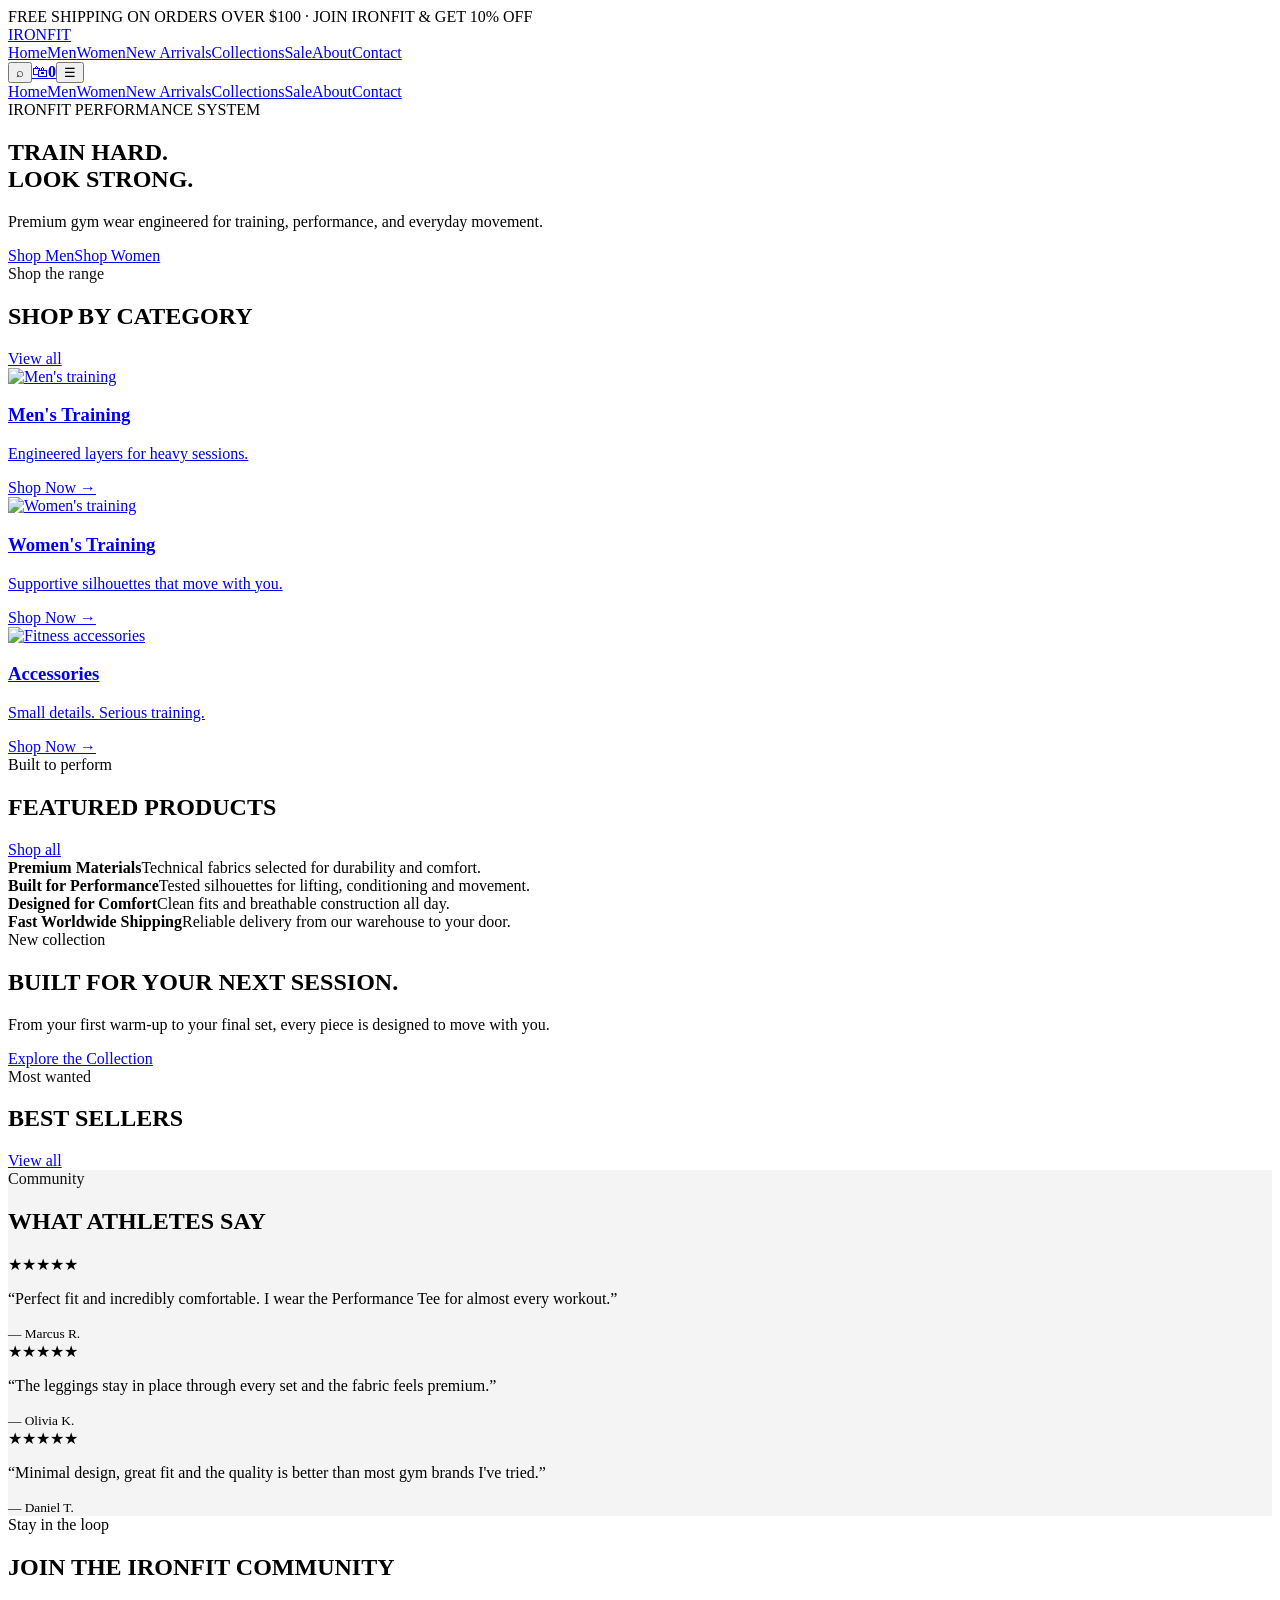
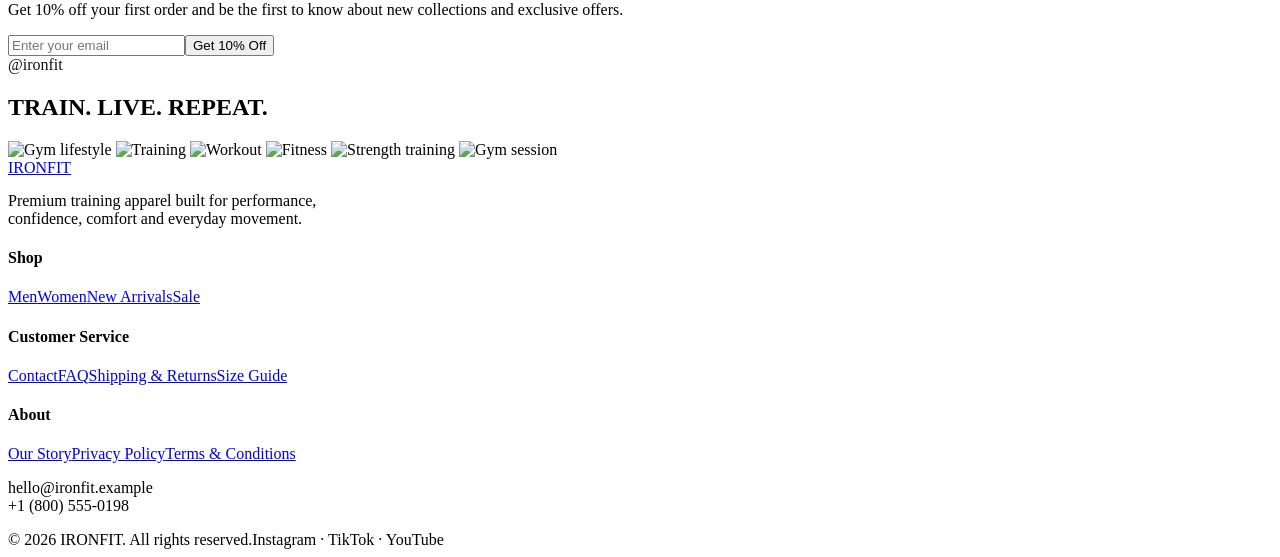
==== index.html @ 30817c37 "Add files via upload" ====
<!doctype html><html lang="en"><head><meta charset="utf-8"><meta name="viewport" content="width=device-width,initial-scale=1">
<title>Home | IRONFIT</title><meta name="description" content="IRONFIT premium gym and activewear.">
<link rel="stylesheet" href="assets/css/styles.css"></head><body class="">
<div class="announcement">FREE SHIPPING ON ORDERS OVER $100 · JOIN IRONFIT & GET 10% OFF</div>
<header class="header"><div class="container nav">
<a class="logo" href="index.html">IRON<span>FIT</span></a>
<nav class="nav-links"><a class="active" href="index.html">Home</a><a class="" href="men.html">Men</a><a class="" href="women.html">Women</a><a class="" href="new-arrivals.html">New Arrivals</a><a class="" href="shop.html">Collections</a><a class="" href="sale.html">Sale</a><a class="" href="about.html">About</a><a class="" href="contact.html">Contact</a></nav>
<div class="nav-actions"><button class="icon-btn" aria-label="Search" onclick="location.href='shop.html'">⌕</button><a class="icon-btn cart-count" aria-label="Cart" href="cart.html">🛍<b>0</b></a><button class="icon-btn menu-btn" aria-label="Open menu">☰</button></div>
</div><nav class="mobile-nav container"><a href="index.html">Home</a><a href="men.html">Men</a><a href="women.html">Women</a><a href="new-arrivals.html">New Arrivals</a><a href="shop.html">Collections</a><a href="sale.html">Sale</a><a href="about.html">About</a><a href="contact.html">Contact</a></nav></header>
<main>
<section class="hero"><div class="container hero-content"><div class="eyebrow">IRONFIT PERFORMANCE SYSTEM</div><h1>TRAIN HARD.<br>LOOK STRONG.</h1><p>Premium gym wear engineered for training, performance, and everyday movement.</p><div class="btns"><a class="btn btn-primary" href="men.html">Shop Men</a><a class="btn btn-outline" href="women.html">Shop Women</a></div></div></section>

<section class="section"><div class="container"><div class="section-head"><div><div class="eyebrow" style="color:#111">Shop the range</div><h2>SHOP BY CATEGORY</h2></div><a class="text-link" href="shop.html">View all</a></div>
<div class="categories">
<a class="category" href="men.html"><img src="https://images.unsplash.com/photo-1583454110551-21f2fa2afe61?auto=format&fit=crop&w=1200&q=85" alt="Men's training"><div class="category-content"><h3>Men's Training</h3><p>Engineered layers for heavy sessions.</p><span class="text-link">Shop Now →</span></div></a>
<a class="category" href="women.html"><img src="https://images.unsplash.com/photo-1518611012118-696072aa579a?auto=format&fit=crop&w=1200&q=85" alt="Women's training"><div class="category-content"><h3>Women's Training</h3><p>Supportive silhouettes that move with you.</p><span class="text-link">Shop Now →</span></div></a>
<a class="category" href="shop.html"><img src="https://images.unsplash.com/photo-1517838277536-f5f99be50115?auto=format&fit=crop&w=1200&q=85" alt="Fitness accessories"><div class="category-content"><h3>Accessories</h3><p>Small details. Serious training.</p><span class="text-link">Shop Now →</span></div></a>
</div></div></section>

<section class="section dark"><div class="container"><div class="section-head"><div><div class="eyebrow">Built to perform</div><h2>FEATURED PRODUCTS</h2></div><a class="text-link" href="shop.html">Shop all</a></div><div class="grid" data-products="featured" data-limit="8"></div></div></section>

<section class="section dark" style="padding-top:0"><div class="container"><div class="promise">
<div class="promise-item"><strong>Premium Materials</strong><span>Technical fabrics selected for durability and comfort.</span></div>
<div class="promise-item"><strong>Built for Performance</strong><span>Tested silhouettes for lifting, conditioning and movement.</span></div>
<div class="promise-item"><strong>Designed for Comfort</strong><span>Clean fits and breathable construction all day.</span></div>
<div class="promise-item"><strong>Fast Worldwide Shipping</strong><span>Reliable delivery from our warehouse to your door.</span></div>
</div></div></section>

<section class="section"><div class="container"><div class="editorial"><div class="editorial-content"><div class="eyebrow">New collection</div><h2>BUILT FOR YOUR NEXT SESSION.</h2><p>From your first warm-up to your final set, every piece is designed to move with you.</p><a class="btn btn-primary" href="new-arrivals.html">Explore the Collection</a></div></div></div></section>

<section class="section"><div class="container"><div class="section-head"><div><div class="eyebrow" style="color:#111">Most wanted</div><h2>BEST SELLERS</h2></div><a class="text-link" href="shop.html">View all</a></div><div class="grid" data-products="bestsellers" data-limit="8"></div></div></section>

<section class="section" style="background:#f4f4f4"><div class="container"><div class="section-head"><div><div class="eyebrow" style="color:#111">Community</div><h2>WHAT ATHLETES SAY</h2></div></div>
<div class="testimonials">
<div class="quote"><div class="stars">★★★★★</div><p>“Perfect fit and incredibly comfortable. I wear the Performance Tee for almost every workout.”</p><small>— Marcus R.</small></div>
<div class="quote"><div class="stars">★★★★★</div><p>“The leggings stay in place through every set and the fabric feels premium.”</p><small>— Olivia K.</small></div>
<div class="quote"><div class="stars">★★★★★</div><p>“Minimal design, great fit and the quality is better than most gym brands I've tried.”</p><small>— Daniel T.</small></div>
</div></div></section>

<section class="newsletter"><div class="container"><div class="newsletter-box"><div><div class="eyebrow">Stay in the loop</div><h2>JOIN THE IRONFIT COMMUNITY</h2><p>Get 10% off your first order and be the first to know about new collections and exclusive offers.</p></div><form class="form-inline" data-newsletter><input type="email" placeholder="Enter your email" required><button class="btn btn-primary">Get 10% Off</button></form></div></div></section>

<section class="section"><div class="container"><div class="section-head"><div><div class="eyebrow" style="color:#111">@ironfit</div><h2>TRAIN. LIVE. REPEAT.</h2></div></div><div class="social-grid">
<img src="https://images.unsplash.com/photo-1534438327276-14e5300c3a48?auto=format&fit=crop&w=600&q=80" alt="Gym lifestyle">
<img src="https://images.unsplash.com/photo-1538805060514-97d9cc17730c?auto=format&fit=crop&w=600&q=80" alt="Training">
<img src="https://images.unsplash.com/photo-1517963879433-6ad2b056d3f3?auto=format&fit=crop&w=600&q=80" alt="Workout">
<img src="https://images.unsplash.com/photo-1583454110551-21f2fa2afe61?auto=format&fit=crop&w=600&q=80" alt="Fitness">
<img src="https://images.unsplash.com/photo-1599058917212-d750089bc07e?auto=format&fit=crop&w=600&q=80" alt="Strength training">
<img src="https://images.unsplash.com/photo-1579758629938-03607ccdbaba?auto=format&fit=crop&w=600&q=80" alt="Gym session">
</div></div></section>
</main><footer class="footer"><div class="container">
<div class="footer-grid">
<div><a class="logo" href="index.html">IRON<span>FIT</span></a><p style="margin-top:15px;max-width:320px">Premium training apparel built for performance, confidence, comfort and everyday movement.</p></div>
<div><h4>Shop</h4><a href="men.html">Men</a><a href="women.html">Women</a><a href="new-arrivals.html">New Arrivals</a><a href="sale.html">Sale</a></div>
<div><h4>Customer Service</h4><a href="contact.html">Contact</a><a href="contact.html#faq">FAQ</a><a href="#">Shipping & Returns</a><a href="#">Size Guide</a></div>
<div><h4>About</h4><a href="about.html">Our Story</a><a href="#">Privacy Policy</a><a href="#">Terms & Conditions</a><p>hello@ironfit.example<br>+1 (800) 555-0198</p></div>
</div>
<div class="footer-bottom"><span>© 2026 IRONFIT. All rights reserved.</span><span>Instagram · TikTok · YouTube</span></div>
</div></footer><div class="toast"></div><script src="assets/js/app.js"></script></body></html>
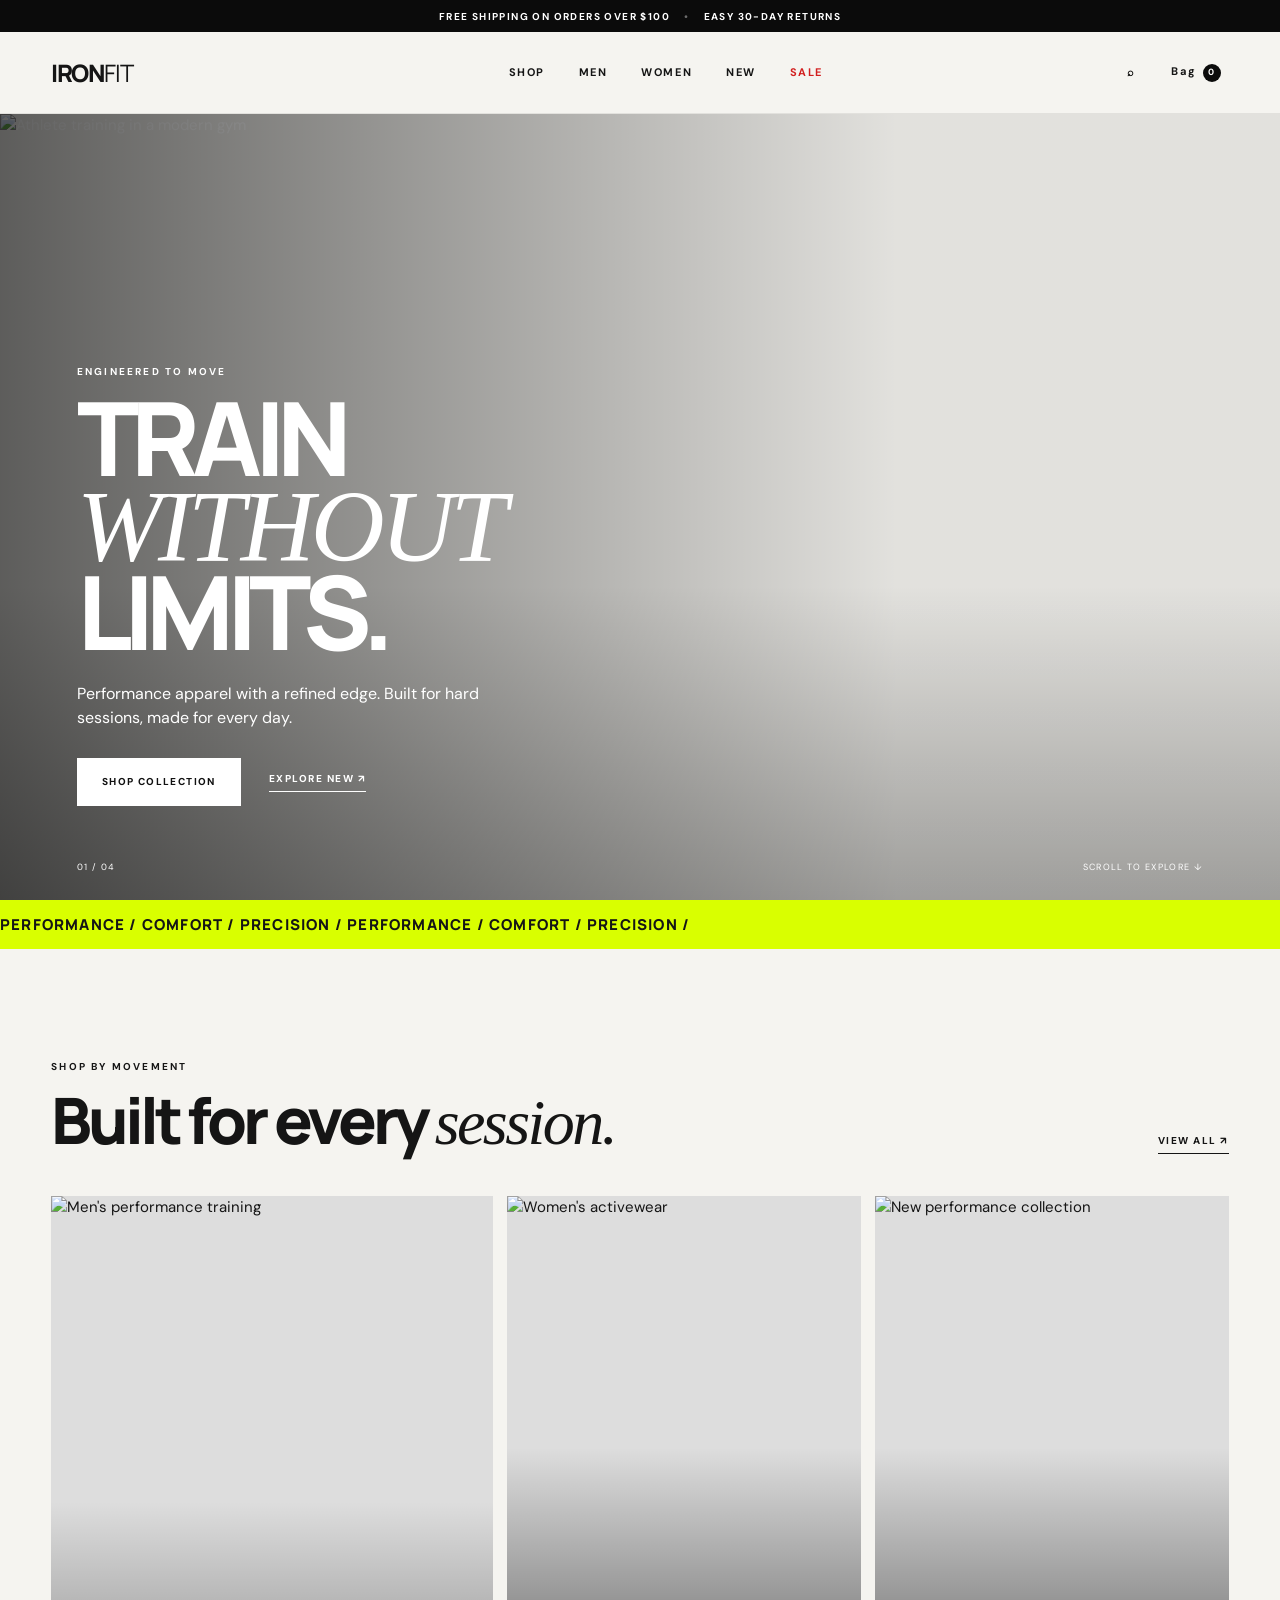
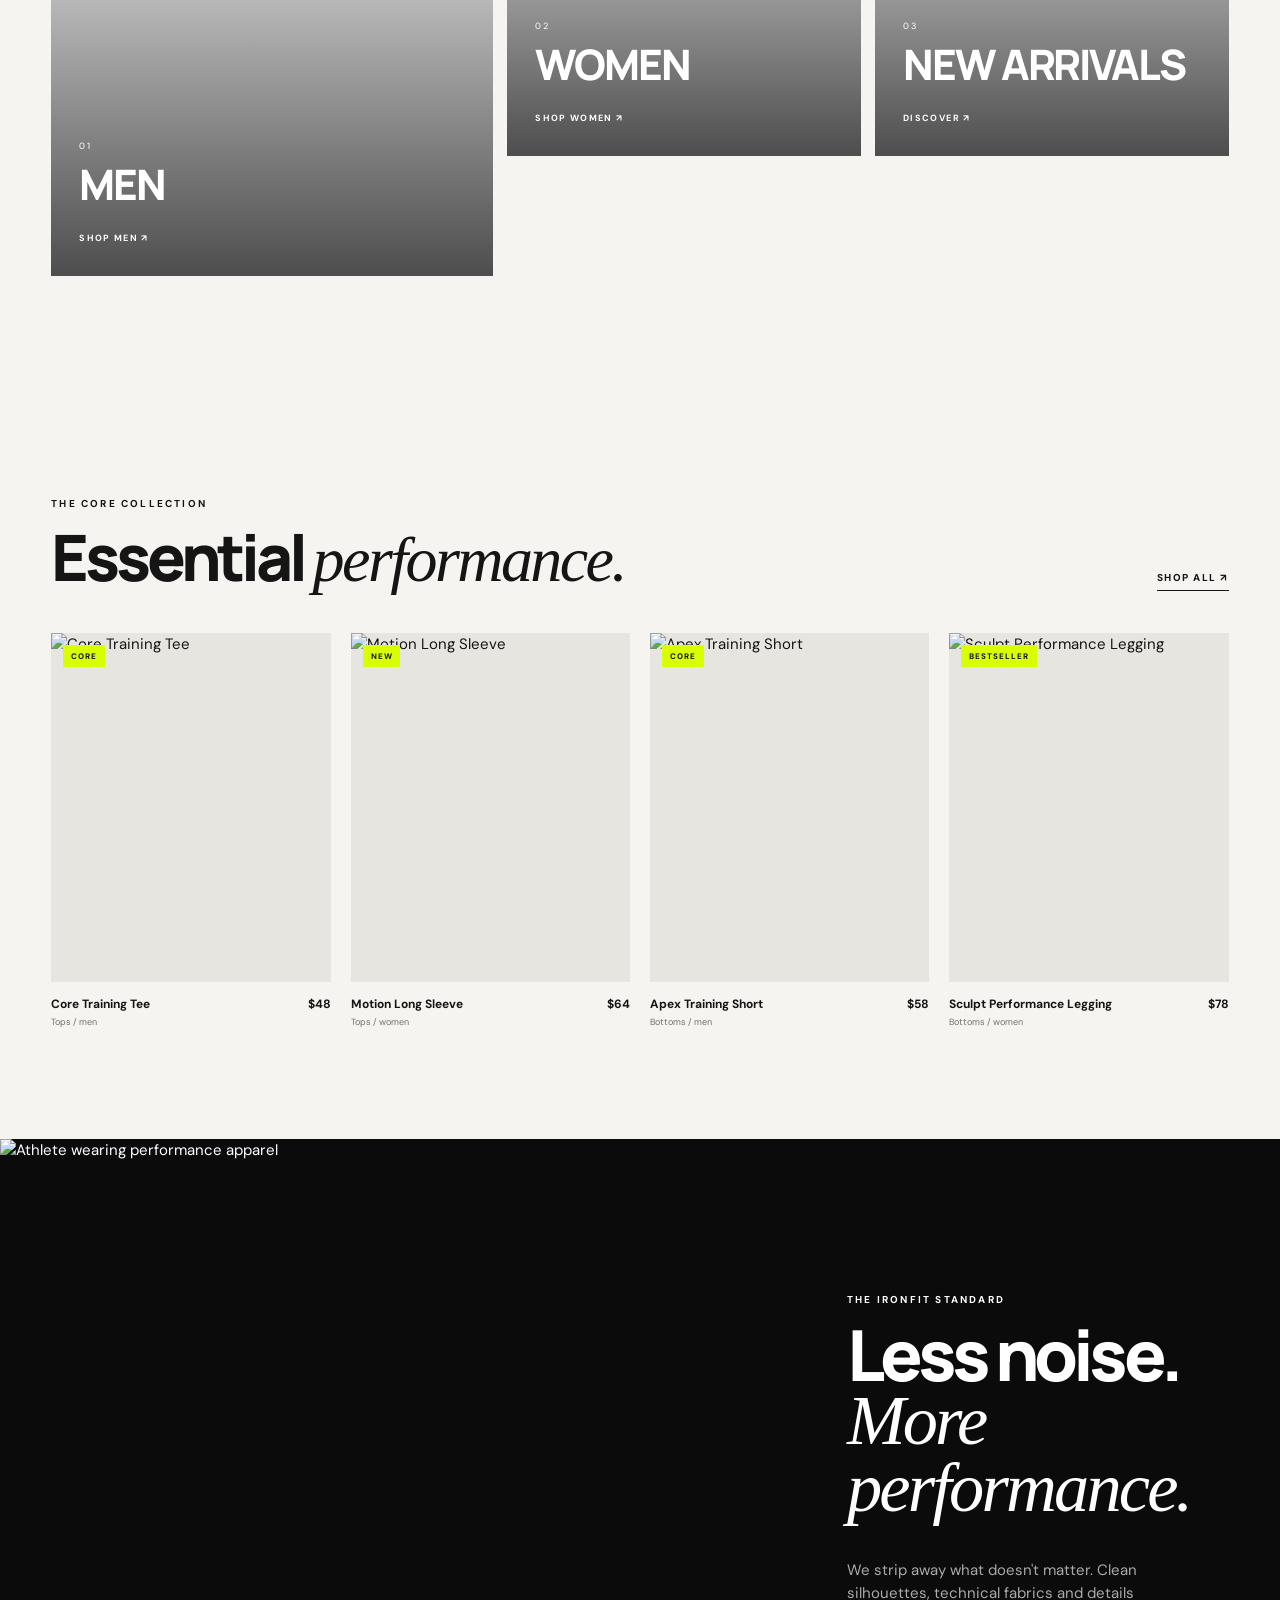
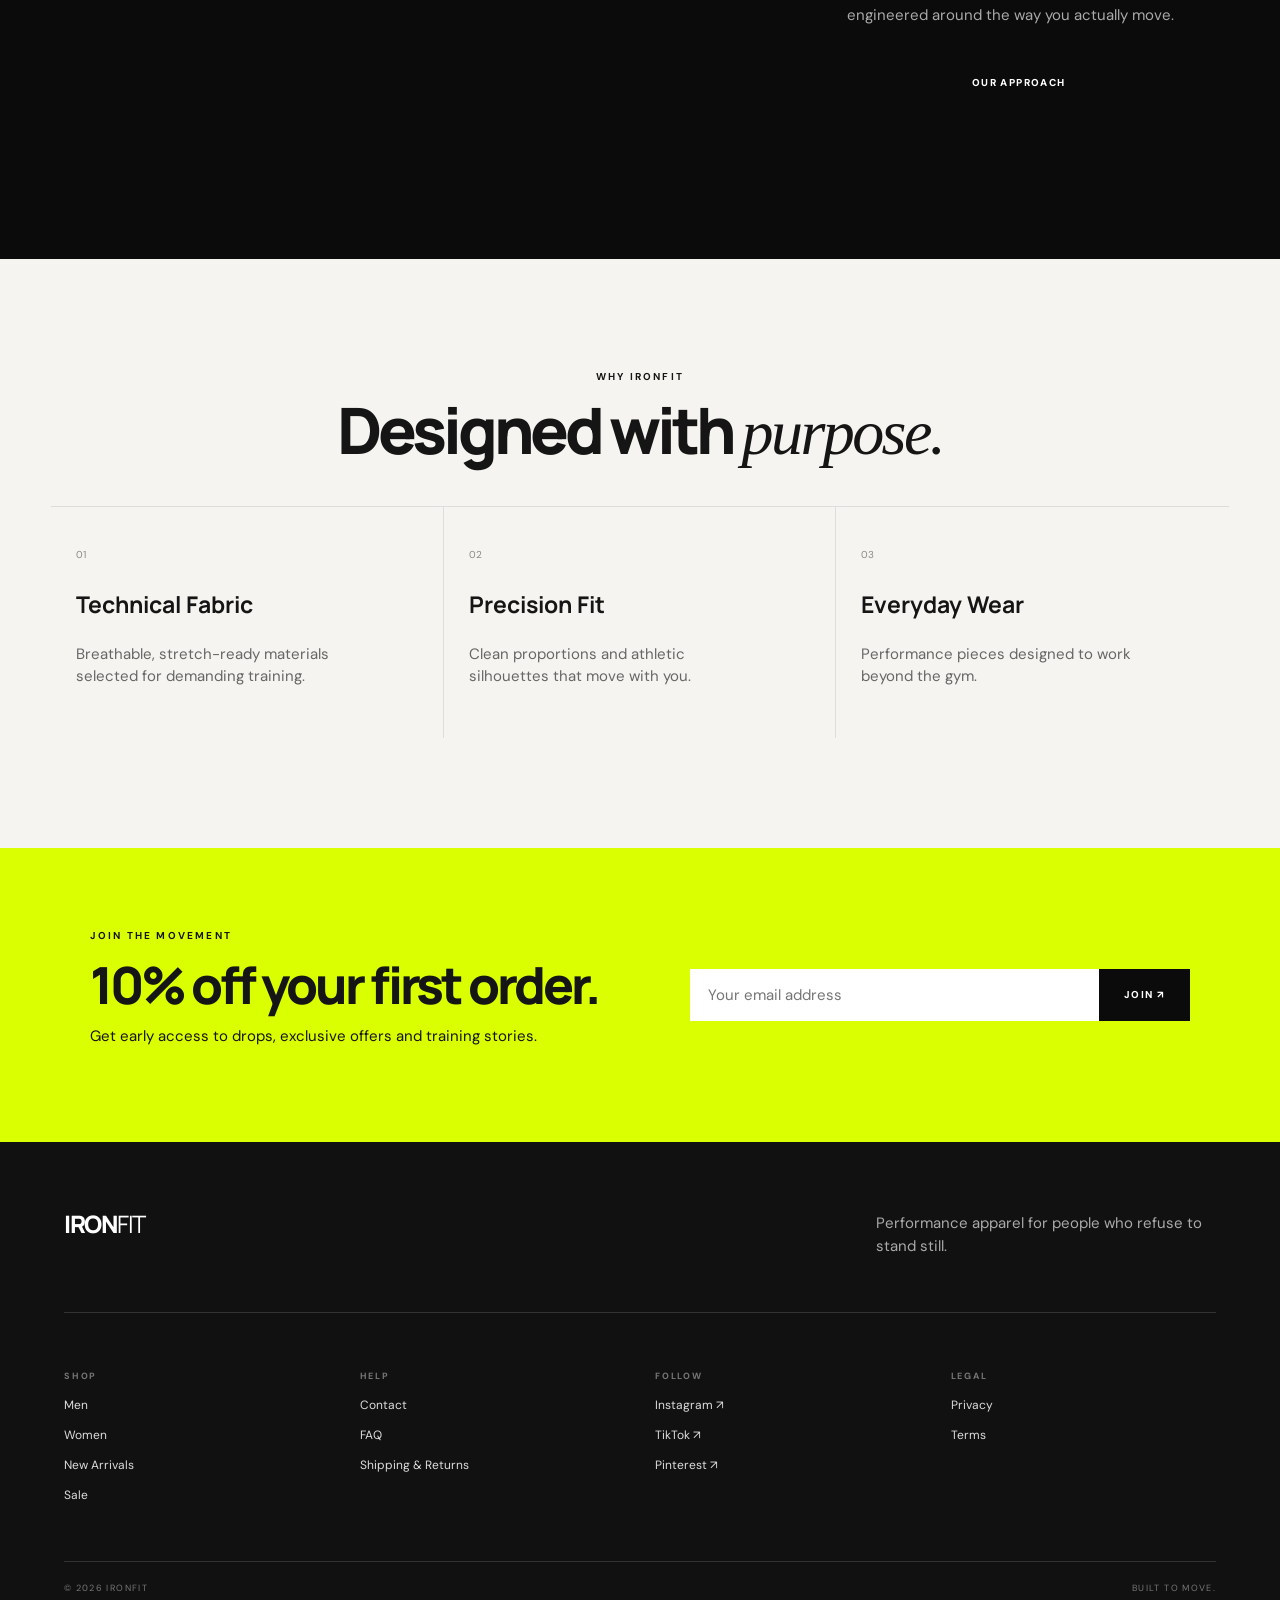
==== commit 214d2855: "Add files via upload" ====
--- a/index.html
+++ b/index.html
@@ -1,58 +1,118 @@
-<!doctype html><html lang="en"><head><meta charset="utf-8"><meta name="viewport" content="width=device-width,initial-scale=1">
-<title>Home | IRONFIT</title><meta name="description" content="IRONFIT premium gym and activewear.">
-<link rel="stylesheet" href="assets/css/styles.css"></head><body class="">
-<div class="announcement">FREE SHIPPING ON ORDERS OVER $100 · JOIN IRONFIT & GET 10% OFF</div>
-<header class="header"><div class="container nav">
-<a class="logo" href="index.html">IRON<span>FIT</span></a>
-<nav class="nav-links"><a class="active" href="index.html">Home</a><a class="" href="men.html">Men</a><a class="" href="women.html">Women</a><a class="" href="new-arrivals.html">New Arrivals</a><a class="" href="shop.html">Collections</a><a class="" href="sale.html">Sale</a><a class="" href="about.html">About</a><a class="" href="contact.html">Contact</a></nav>
-<div class="nav-actions"><button class="icon-btn" aria-label="Search" onclick="location.href='shop.html'">⌕</button><a class="icon-btn cart-count" aria-label="Cart" href="cart.html">🛍<b>0</b></a><button class="icon-btn menu-btn" aria-label="Open menu">☰</button></div>
-</div><nav class="mobile-nav container"><a href="index.html">Home</a><a href="men.html">Men</a><a href="women.html">Women</a><a href="new-arrivals.html">New Arrivals</a><a href="shop.html">Collections</a><a href="sale.html">Sale</a><a href="about.html">About</a><a href="contact.html">Contact</a></nav></header>
-<main>
-<section class="hero"><div class="container hero-content"><div class="eyebrow">IRONFIT PERFORMANCE SYSTEM</div><h1>TRAIN HARD.<br>LOOK STRONG.</h1><p>Premium gym wear engineered for training, performance, and everyday movement.</p><div class="btns"><a class="btn btn-primary" href="men.html">Shop Men</a><a class="btn btn-outline" href="women.html">Shop Women</a></div></div></section>
+<!doctype html>
+<html lang="en">
+<head>
+  <meta charset="utf-8">
+  <meta name="viewport" content="width=device-width, initial-scale=1">
+  <meta name="description" content="IRONFIT — premium performance apparel designed for training, movement and everyday life.">
+  <title>IRONFIT — Premium Performance Apparel</title>
+  <link rel="preconnect" href="https://fonts.googleapis.com">
+  <link rel="preconnect" href="https://fonts.gstatic.com" crossorigin>
+  <link href="https://fonts.googleapis.com/css2?family=DM+Sans:wght@400;500;600;700&family=Manrope:wght@600;700;800&display=swap" rel="stylesheet">
+  <link rel="stylesheet" href="assets/css/styles.css">
+</head>
+<body>
+  <div class="announcement">FREE SHIPPING ON ORDERS OVER $100 <span>•</span> EASY 30-DAY RETURNS</div>
+  <header class="site-header" id="siteHeader">
+    <a class="brand" href="index.html">IRON<span>FIT</span></a>
+    <nav class="desktop-nav" aria-label="Main navigation">
+      <a href="shop.html">SHOP</a>
+      <a href="men.html">MEN</a>
+      <a href="women.html">WOMEN</a>
+      <a href="new-arrivals.html">NEW</a>
+      <a class="sale-link" href="sale.html">SALE</a>
+    </nav>
+    <div class="header-actions">
+      <button class="icon-btn" data-search aria-label="Search">⌕</button>
+      <a class="icon-btn" href="cart.html" aria-label="Cart">Bag <b class="cart-count">0</b></a>
+      <button class="menu-toggle" data-menu-toggle aria-label="Open menu"><span></span><span></span></button>
+    </div>
+  </header>
 
-<section class="section"><div class="container"><div class="section-head"><div><div class="eyebrow" style="color:#111">Shop the range</div><h2>SHOP BY CATEGORY</h2></div><a class="text-link" href="shop.html">View all</a></div>
-<div class="categories">
-<a class="category" href="men.html"><img src="https://images.unsplash.com/photo-1583454110551-21f2fa2afe61?auto=format&fit=crop&w=1200&q=85" alt="Men's training"><div class="category-content"><h3>Men's Training</h3><p>Engineered layers for heavy sessions.</p><span class="text-link">Shop Now →</span></div></a>
-<a class="category" href="women.html"><img src="https://images.unsplash.com/photo-1518611012118-696072aa579a?auto=format&fit=crop&w=1200&q=85" alt="Women's training"><div class="category-content"><h3>Women's Training</h3><p>Supportive silhouettes that move with you.</p><span class="text-link">Shop Now →</span></div></a>
-<a class="category" href="shop.html"><img src="https://images.unsplash.com/photo-1517838277536-f5f99be50115?auto=format&fit=crop&w=1200&q=85" alt="Fitness accessories"><div class="category-content"><h3>Accessories</h3><p>Small details. Serious training.</p><span class="text-link">Shop Now →</span></div></a>
-</div></div></section>
+  <main>
+    <section class="hero">
+      <img src="https://images.unsplash.com/photo-1534438327276-14e5300c3a48?auto=format&fit=crop&w=2200&q=88" alt="Athlete training in a modern gym">
+      <div class="hero-overlay"></div>
+      <div class="hero-content">
+        <p class="eyebrow">ENGINEERED TO MOVE</p>
+        <h1>TRAIN<br><em>WITHOUT</em><br>LIMITS.</h1>
+        <p class="hero-copy">Performance apparel with a refined edge. Built for hard sessions, made for every day.</p>
+        <div class="hero-actions">
+          <a class="btn btn-light" href="shop.html">SHOP COLLECTION</a>
+          <a class="text-link light" href="new-arrivals.html">EXPLORE NEW ↗</a>
+        </div>
+      </div>
+      <div class="hero-meta"><span>01 / 04</span><span>SCROLL TO EXPLORE ↓</span></div>
+    </section>
 
-<section class="section dark"><div class="container"><div class="section-head"><div><div class="eyebrow">Built to perform</div><h2>FEATURED PRODUCTS</h2></div><a class="text-link" href="shop.html">Shop all</a></div><div class="grid" data-products="featured" data-limit="8"></div></div></section>
+    <section class="ticker"><div>PERFORMANCE / COMFORT / PRECISION / PERFORMANCE / COMFORT / PRECISION /</div></section>
 
-<section class="section dark" style="padding-top:0"><div class="container"><div class="promise">
-<div class="promise-item"><strong>Premium Materials</strong><span>Technical fabrics selected for durability and comfort.</span></div>
-<div class="promise-item"><strong>Built for Performance</strong><span>Tested silhouettes for lifting, conditioning and movement.</span></div>
-<div class="promise-item"><strong>Designed for Comfort</strong><span>Clean fits and breathable construction all day.</span></div>
-<div class="promise-item"><strong>Fast Worldwide Shipping</strong><span>Reliable delivery from our warehouse to your door.</span></div>
-</div></div></section>
+    <section class="section categories">
+      <div class="section-head">
+        <div><p class="eyebrow">SHOP BY MOVEMENT</p><h2>Built for every <em>session.</em></h2></div>
+        <a class="text-link" href="shop.html">VIEW ALL ↗</a>
+      </div>
+      <div class="category-grid">
+        <a class="category-card tall" href="men.html">
+          <img src="https://images.unsplash.com/photo-1581009146145-b5ef050c2e1e?auto=format&fit=crop&w=1100&q=85" alt="Men's performance training">
+          <div><span>01</span><h3>MEN</h3><b>SHOP MEN ↗</b></div>
+        </a>
+        <a class="category-card" href="women.html">
+          <img src="https://images.unsplash.com/photo-1518611012118-696072aa579a?auto=format&fit=crop&w=1000&q=85" alt="Women's activewear">
+          <div><span>02</span><h3>WOMEN</h3><b>SHOP WOMEN ↗</b></div>
+        </a>
+        <a class="category-card" href="new-arrivals.html">
+          <img src="https://images.unsplash.com/photo-1517836357463-d25dfeac3438?auto=format&fit=crop&w=1000&q=85" alt="New performance collection">
+          <div><span>03</span><h3>NEW ARRIVALS</h3><b>DISCOVER ↗</b></div>
+        </a>
+      </div>
+    </section>
 
-<section class="section"><div class="container"><div class="editorial"><div class="editorial-content"><div class="eyebrow">New collection</div><h2>BUILT FOR YOUR NEXT SESSION.</h2><p>From your first warm-up to your final set, every piece is designed to move with you.</p><a class="btn btn-primary" href="new-arrivals.html">Explore the Collection</a></div></div></div></section>
+    <section class="section featured">
+      <div class="section-head">
+        <div><p class="eyebrow">THE CORE COLLECTION</p><h2>Essential <em>performance.</em></h2></div>
+        <a class="text-link" href="shop.html">SHOP ALL ↗</a>
+      </div>
+      <div class="product-grid" data-products data-limit="4"></div>
+    </section>
 
-<section class="section"><div class="container"><div class="section-head"><div><div class="eyebrow" style="color:#111">Most wanted</div><h2>BEST SELLERS</h2></div><a class="text-link" href="shop.html">View all</a></div><div class="grid" data-products="bestsellers" data-limit="8"></div></div></section>
+    <section class="editorial">
+      <div class="editorial-image"><img src="https://images.unsplash.com/photo-1538805060514-97d9cc17730c?auto=format&fit=crop&w=1500&q=88" alt="Athlete wearing performance apparel"></div>
+      <div class="editorial-copy">
+        <p class="eyebrow">THE IRONFIT STANDARD</p>
+        <h2>Less noise.<br><em>More performance.</em></h2>
+        <p>We strip away what doesn't matter. Clean silhouettes, technical fabrics and details engineered around the way you actually move.</p>
+        <a class="btn btn-dark" href="about.html">OUR APPROACH</a>
+      </div>
+    </section>
 
-<section class="section" style="background:#f4f4f4"><div class="container"><div class="section-head"><div><div class="eyebrow" style="color:#111">Community</div><h2>WHAT ATHLETES SAY</h2></div></div>
-<div class="testimonials">
-<div class="quote"><div class="stars">★★★★★</div><p>“Perfect fit and incredibly comfortable. I wear the Performance Tee for almost every workout.”</p><small>— Marcus R.</small></div>
-<div class="quote"><div class="stars">★★★★★</div><p>“The leggings stay in place through every set and the fabric feels premium.”</p><small>— Olivia K.</small></div>
-<div class="quote"><div class="stars">★★★★★</div><p>“Minimal design, great fit and the quality is better than most gym brands I've tried.”</p><small>— Daniel T.</small></div>
-</div></div></section>
+    <section class="section benefits">
+      <div class="section-head center"><div><p class="eyebrow">WHY IRONFIT</p><h2>Designed with <em>purpose.</em></h2></div></div>
+      <div class="benefit-grid">
+        <article><span>01</span><h3>Technical Fabric</h3><p>Breathable, stretch-ready materials selected for demanding training.</p></article>
+        <article><span>02</span><h3>Precision Fit</h3><p>Clean proportions and athletic silhouettes that move with you.</p></article>
+        <article><span>03</span><h3>Everyday Wear</h3><p>Performance pieces designed to work beyond the gym.</p></article>
+      </div>
+    </section>
 
-<section class="newsletter"><div class="container"><div class="newsletter-box"><div><div class="eyebrow">Stay in the loop</div><h2>JOIN THE IRONFIT COMMUNITY</h2><p>Get 10% off your first order and be the first to know about new collections and exclusive offers.</p></div><form class="form-inline" data-newsletter><input type="email" placeholder="Enter your email" required><button class="btn btn-primary">Get 10% Off</button></form></div></div></section>
+    <section class="newsletter">
+      <div><p class="eyebrow">JOIN THE MOVEMENT</p><h2>10% off your first order.</h2><p>Get early access to drops, exclusive offers and training stories.</p></div>
+      <form class="newsletter-form" data-newsletter><input type="email" placeholder="Your email address" required><button class="btn btn-dark">JOIN ↗</button></form>
+    </section>
+  </main>
 
-<section class="section"><div class="container"><div class="section-head"><div><div class="eyebrow" style="color:#111">@ironfit</div><h2>TRAIN. LIVE. REPEAT.</h2></div></div><div class="social-grid">
-<img src="https://images.unsplash.com/photo-1534438327276-14e5300c3a48?auto=format&fit=crop&w=600&q=80" alt="Gym lifestyle">
-<img src="https://images.unsplash.com/photo-1538805060514-97d9cc17730c?auto=format&fit=crop&w=600&q=80" alt="Training">
-<img src="https://images.unsplash.com/photo-1517963879433-6ad2b056d3f3?auto=format&fit=crop&w=600&q=80" alt="Workout">
-<img src="https://images.unsplash.com/photo-1583454110551-21f2fa2afe61?auto=format&fit=crop&w=600&q=80" alt="Fitness">
-<img src="https://images.unsplash.com/photo-1599058917212-d750089bc07e?auto=format&fit=crop&w=600&q=80" alt="Strength training">
-<img src="https://images.unsplash.com/photo-1579758629938-03607ccdbaba?auto=format&fit=crop&w=600&q=80" alt="Gym session">
-</div></div></section>
-</main><footer class="footer"><div class="container">
-<div class="footer-grid">
-<div><a class="logo" href="index.html">IRON<span>FIT</span></a><p style="margin-top:15px;max-width:320px">Premium training apparel built for performance, confidence, comfort and everyday movement.</p></div>
-<div><h4>Shop</h4><a href="men.html">Men</a><a href="women.html">Women</a><a href="new-arrivals.html">New Arrivals</a><a href="sale.html">Sale</a></div>
-<div><h4>Customer Service</h4><a href="contact.html">Contact</a><a href="contact.html#faq">FAQ</a><a href="#">Shipping & Returns</a><a href="#">Size Guide</a></div>
-<div><h4>About</h4><a href="about.html">Our Story</a><a href="#">Privacy Policy</a><a href="#">Terms & Conditions</a><p>hello@ironfit.example<br>+1 (800) 555-0198</p></div>
-</div>
-<div class="footer-bottom"><span>© 2026 IRONFIT. All rights reserved.</span><span>Instagram · TikTok · YouTube</span></div>
-</div></footer><div class="toast"></div><script src="assets/js/app.js"></script></body></html>+  <footer class="footer">
+    <div class="footer-top"><a class="brand" href="index.html">IRON<span>FIT</span></a><p>Performance apparel for people who refuse to stand still.</p></div>
+    <div class="footer-grid">
+      <div><h4>SHOP</h4><a href="men.html">Men</a><a href="women.html">Women</a><a href="new-arrivals.html">New Arrivals</a><a href="sale.html">Sale</a></div>
+      <div><h4>HELP</h4><a href="contact.html">Contact</a><a href="contact.html#faq">FAQ</a><a href="contact.html">Shipping & Returns</a></div>
+      <div><h4>FOLLOW</h4><a href="#">Instagram ↗</a><a href="#">TikTok ↗</a><a href="#">Pinterest ↗</a></div>
+      <div><h4>LEGAL</h4><a href="#">Privacy</a><a href="#">Terms</a></div>
+    </div>
+    <div class="footer-bottom"><span>© 2026 IRONFIT</span><span>BUILT TO MOVE.</span></div>
+  </footer>
+
+  <div class="search-drawer" data-search-drawer><button data-search-close>×</button><div><p class="eyebrow">SEARCH IRONFIT</p><input data-search-input placeholder="Search products..."><div data-search-results></div></div></div>
+  <div class="mobile-menu" data-mobile-menu><button data-menu-close>×</button><nav><a href="shop.html">SHOP</a><a href="men.html">MEN</a><a href="women.html">WOMEN</a><a href="new-arrivals.html">NEW ARRIVALS</a><a href="sale.html">SALE</a><a href="about.html">ABOUT</a></nav></div>
+  <script src="assets/js/app.js"></script>
+</body>
+</html>
--- a/assets/css/styles.css
+++ b/assets/css/styles.css
@@ -0,0 +1,7 @@
+:root{--black:#0b0b0b;--ink:#151515;--muted:#707070;--line:#ddd;--paper:#f5f4f0;--white:#fff;--accent:#d9ff00;--serif:Georgia,serif;--sans:"DM Sans",Arial,sans-serif;--display:"Manrope",Arial,sans-serif;--max:1440px}
+*{box-sizing:border-box}html{scroll-behavior:smooth}body{margin:0;background:var(--paper);color:var(--ink);font-family:var(--sans);font-size:15px;line-height:1.5}img{display:block;width:100%;object-fit:cover}a{color:inherit;text-decoration:none}button,input,select,textarea{font:inherit}button{cursor:pointer}.announcement{height:32px;background:var(--black);color:#fff;display:flex;align-items:center;justify-content:center;gap:14px;font-size:10px;font-weight:700;letter-spacing:.14em}.announcement span{opacity:.4}.site-header{height:82px;padding:0 4vw;display:flex;align-items:center;justify-content:space-between;background:rgba(245,244,240,.96);position:sticky;top:0;z-index:50;border-bottom:1px solid rgba(0,0,0,.08);backdrop-filter:blur(14px)}.brand{font:800 24px/1 var(--display);letter-spacing:-.06em}.brand span{font-weight:400}.desktop-nav{display:flex;gap:34px;margin-left:80px}.desktop-nav a{font-size:11px;font-weight:700;letter-spacing:.14em}.sale-link{color:#d21f1f}.header-actions{display:flex;gap:20px;align-items:center}.icon-btn{border:0;background:none;font-size:11px;font-weight:700;letter-spacing:.1em;padding:8px}.cart-count{background:var(--black);color:#fff;border-radius:50%;display:inline-flex;width:18px;height:18px;align-items:center;justify-content:center;font-size:9px;margin-left:3px}.menu-toggle{display:none;background:none;border:0}.menu-toggle span{display:block;width:24px;height:1px;background:#111;margin:5px}.hero{height:min(790px,calc(100vh - 114px));min-height:620px;position:relative;color:#fff;overflow:hidden}.hero>img{height:100%;filter:saturate(.78)}.hero-overlay{position:absolute;inset:0;background:linear-gradient(90deg,rgba(0,0,0,.62),rgba(0,0,0,.08) 70%),linear-gradient(0deg,rgba(0,0,0,.3),transparent 40%)}.hero-content{position:absolute;left:6vw;bottom:12%;max-width:720px}.eyebrow{font-size:10px;font-weight:700;letter-spacing:.22em;margin:0 0 16px;text-transform:uppercase}.hero h1,.page-hero h1,.about-hero h1{font:800 clamp(60px,8vw,132px)/.83 var(--display);letter-spacing:-.075em;margin:0}.hero h1 em,.page-hero h1 em,.about-hero h1 em,h1 em,h2 em{font-family:var(--serif);font-weight:400;letter-spacing:-.04em}.hero-copy{max-width:440px;font-size:16px;margin:28px 0}.hero-actions{display:flex;align-items:center;gap:28px}.btn{border:1px solid transparent;min-height:48px;padding:0 24px;display:inline-flex;align-items:center;justify-content:center;font-size:10px;font-weight:800;letter-spacing:.14em}.btn-dark{background:var(--black);color:#fff}.btn-light{background:#fff;color:#111}.text-link{font-size:10px;font-weight:800;letter-spacing:.15em;border-bottom:1px solid currentColor;padding-bottom:5px}.light{color:#fff}.hero-meta{position:absolute;bottom:26px;left:6vw;right:6vw;display:flex;justify-content:space-between;font-size:9px;letter-spacing:.15em}.ticker{overflow:hidden;white-space:nowrap;background:var(--accent);padding:14px 0;font:800 15px var(--display);letter-spacing:.08em}.ticker div{animation:marquee 28s linear infinite}@keyframes marquee{to{transform:translateX(-40%)}}.section{max-width:var(--max);margin:auto;padding:110px 4vw}.section-head{display:flex;align-items:end;justify-content:space-between;margin-bottom:42px}.section-head.center{display:block;text-align:center}.section h2{font:800 clamp(40px,5vw,76px)/.95 var(--display);letter-spacing:-.065em;margin:0}.category-grid{display:grid;grid-template-columns:1.25fr 1fr 1fr;gap:14px}.category-card{height:560px;position:relative;overflow:hidden;background:#ddd}.category-card.tall{height:680px}.category-card img{height:100%;transition:transform .7s cubic-bezier(.2,.7,.2,1)}.category-card:hover img{transform:scale(1.04)}.category-card:after{content:"";position:absolute;inset:45% 0 0;background:linear-gradient(transparent,rgba(0,0,0,.65))}.category-card>div{position:absolute;z-index:2;left:28px;right:28px;bottom:28px;color:#fff}.category-card span{font-size:9px;letter-spacing:.2em}.category-card h3{font:800 42px/1 var(--display);letter-spacing:-.05em;margin:8px 0 20px}.category-card b{font-size:9px;letter-spacing:.15em}.product-grid{display:grid;grid-template-columns:repeat(4,1fr);gap:20px}.product-card{position:relative}.product-image{aspect-ratio:4/5;overflow:hidden;background:#e7e5df;position:relative}.product-image img{height:100%;transition:transform .55s ease}.product-card:hover .product-image img{transform:scale(1.035)}.quick-add{position:absolute;left:14px;right:14px;bottom:14px;height:42px;background:#fff;border:0;font-size:9px;font-weight:800;letter-spacing:.14em;opacity:0;transform:translateY(8px);transition:.25s}.product-card:hover .quick-add{opacity:1;transform:none}.product-tag{position:absolute;top:12px;left:12px;background:var(--accent);padding:5px 8px;font-size:8px;font-weight:800;letter-spacing:.12em}.product-info-row{display:flex;justify-content:space-between;gap:10px;padding-top:13px}.product-name{font-size:12px;font-weight:700}.product-category{font-size:9px;color:var(--muted);margin-top:3px}.price{font-size:12px;font-weight:700}.editorial{display:grid;grid-template-columns:1.2fr .8fr;min-height:720px;background:var(--black);color:#fff}.editorial-image img{height:100%;min-height:600px}.editorial-copy{padding:10vw 7vw;display:flex;flex-direction:column;justify-content:center}.editorial-copy h2{font:800 clamp(50px,5.5vw,84px)/.9 var(--display);letter-spacing:-.07em;margin:0 0 25px}.editorial-copy p:not(.eyebrow){color:#aaa;max-width:430px;margin-bottom:32px}.benefit-grid{display:grid;grid-template-columns:repeat(3,1fr);border-top:1px solid var(--line)}.benefit-grid article{padding:35px 25px;border-right:1px solid var(--line)}.benefit-grid article:last-child{border:0}.benefit-grid span{font-size:10px;color:#888}.benefit-grid h3{font:700 23px var(--display)}.benefit-grid p{color:#666;max-width:280px}.newsletter{padding:80px 7vw;background:var(--accent);display:flex;align-items:center;justify-content:space-between;gap:40px}.newsletter h2{font:800 clamp(36px,4vw,60px)/1 var(--display);letter-spacing:-.06em;margin:0}.newsletter p{max-width:500px}.newsletter-form{display:flex;width:min(500px,100%)}.newsletter-form input{height:52px;border:0;padding:0 18px;flex:1;background:#fff;outline:0}.footer{background:#111;color:#fff;padding:70px 5vw 25px}.footer-top{display:flex;justify-content:space-between;align-items:flex-start;border-bottom:1px solid #333;padding-bottom:55px}.footer-top p{max-width:340px;color:#aaa;margin:0}.footer-grid{display:grid;grid-template-columns:repeat(4,1fr);padding:45px 0;gap:30px}.footer-grid h4{font-size:9px;letter-spacing:.2em;color:#777}.footer-grid a{display:block;font-size:12px;margin:12px 0;color:#ddd}.footer-bottom{border-top:1px solid #333;padding-top:20px;display:flex;justify-content:space-between;color:#777;font-size:9px;letter-spacing:.15em}.page-hero{padding:130px 7vw 100px;background:#deddd8}.page-hero>div{max-width:1100px}.page-hero p:not(.eyebrow){max-width:520px;color:#666;margin-top:35px}.catalog{padding-top:55px}.catalog-toolbar{display:flex;justify-content:space-between;align-items:center;border-top:1px solid var(--line);border-bottom:1px solid var(--line);padding:18px 0;margin-bottom:30px;font-size:9px;letter-spacing:.13em}.filters{display:flex;align-items:center;gap:20px}.filter-btn{border:0;background:none;font-size:9px;letter-spacing:.13em;padding:5px 0;color:#777}.filter-btn.active{color:#111;border-bottom:1px solid #111}.filters select{border:0;background:none;font-size:9px;letter-spacing:.1em}.large{grid-template-columns:repeat(3,1fr);gap:45px 18px}.product-detail{display:grid;grid-template-columns:1.1fr .9fr;gap:7vw;padding-top:70px}.product-gallery{position:sticky;top:110px;align-self:start}.gallery-main{aspect-ratio:4/5;overflow:hidden}.gallery-main img{height:100%}.gallery-thumbs{display:grid;grid-template-columns:repeat(3,1fr);gap:8px;margin-top:8px}.gallery-thumbs img{aspect-ratio:1;cursor:pointer}.product-info{padding-top:30px}.product-info h1{font:800 clamp(38px,4vw,68px)/.95 var(--display);letter-spacing:-.07em;margin:0}.product-price{font-size:18px;font-weight:700;margin:20px 0}.product-desc{color:#666;max-width:500px;margin-bottom:40px}.selector{border-top:1px solid var(--line);padding:20px 0}.selector label{display:flex;justify-content:space-between;font-size:9px;font-weight:800;letter-spacing:.15em}.selector label a{font-weight:500;text-decoration:underline}.swatches,.sizes{display:flex;gap:8px;margin-top:14px}.swatch{width:28px;height:28px;border-radius:50%;background:#111;border:2px solid #fff;box-shadow:0 0 0 1px #111}.swatch.gray{background:#777;box-shadow:none}.swatch.white{background:#fff;box-shadow:0 0 0 1px #ccc}.sizes button{background:none;border:1px solid #ccc;width:52px;height:42px;font-size:10px}.sizes button:hover{border-color:#111}.add-product{width:100%;margin:20px 0 10px}.accordions{border-top:1px solid var(--line)}details{border-bottom:1px solid var(--line);padding:20px 0}summary{list-style:none;font-size:10px;font-weight:800;letter-spacing:.15em;cursor:pointer;display:flex;justify-content:space-between}details p{color:#666;max-width:600px}.cart-page h1{font:800 clamp(60px,8vw,120px)/.85 var(--display);letter-spacing:-.08em;margin:0 0 65px}.cart-layout{display:grid;grid-template-columns:1fr 360px;gap:70px}.cart-item{display:grid;grid-template-columns:120px 1fr auto;gap:20px;padding:18px 0;border-top:1px solid var(--line)}.cart-item img{width:120px;height:150px}.cart-item h3{font-size:14px;margin:0 0 8px}.cart-item p{color:#777;font-size:11px}.qty{display:flex;border:1px solid #ccc;width:max-content}.qty button{border:0;background:none;width:30px}.qty span{width:30px;text-align:center;padding:5px;font-size:11px}.cart-remove{border:0;background:none;text-decoration:underline;font-size:9px}.cart-summary{background:#e8e7e2;padding:30px;height:max-content}.cart-summary h3{font-size:10px;letter-spacing:.15em}.cart-summary>div{display:flex;justify-content:space-between;border-bottom:1px solid #ccc;padding:20px 0}.cart-summary p{font-size:11px;color:#777}.cart-summary .btn{width:100%;margin:18px 0}.about-hero{height:75vh;min-height:600px;position:relative;color:#fff}.about-hero img{height:100%;filter:brightness(.65)}.about-hero>div{position:absolute;left:7vw;bottom:10vw}.story{display:grid;grid-template-columns:1fr 1fr;gap:10vw;align-items:end}.story h2{font:800 clamp(45px,6vw,85px)/.9 var(--display);letter-spacing:-.07em;margin:0}.story>p{font-size:18px;color:#555;max-width:560px}.manifesto{background:var(--accent);padding:10vw 6vw}.manifesto div{display:flex;flex-direction:column;font:800 clamp(70px,14vw,190px)/.76 var(--display);letter-spacing:-.1em}.manifesto span:nth-child(2){align-self:center}.manifesto span:nth-child(3){align-self:flex-end}.compact{padding-bottom:90px}.contact-grid{display:grid;grid-template-columns:1fr 1fr;gap:10vw}.contact-grid h2{font:800 50px/.95 var(--display);letter-spacing:-.06em}.contact-grid p{color:#666;max-width:480px}.contact-form{display:flex;flex-direction:column;gap:12px}.contact-form input,.contact-form select,.contact-form textarea{border:0;border-bottom:1px solid #bbb;background:transparent;padding:15px 0;outline:0}.contact-form .btn{align-self:flex-start;margin-top:15px}.faq{max-width:1000px}.faq details{padding:25px 0}.search-drawer{position:fixed;inset:0;background:rgba(245,244,240,.98);z-index:100;display:none;align-items:flex-start;justify-content:center;padding:14vh 8vw}.search-drawer.open{display:flex}.search-drawer>button{position:absolute;top:35px;right:5vw;border:0;background:none;font-size:35px}.search-drawer>div{width:min(900px,100%)}.search-drawer input{width:100%;border:0;border-bottom:2px solid #111;background:none;padding:18px 0;font:700 36px var(--display);outline:0}.search-result{padding:15px 0;border-bottom:1px solid #ccc;display:flex;justify-content:space-between}.mobile-menu{display:none}
+
+@media(max-width:900px){.desktop-nav{display:none}.menu-toggle{display:block}.hero{min-height:650px}.hero h1{font-size:70px}.category-grid{grid-template-columns:1fr 1fr}.category-card.tall{grid-row:span 2;height:auto}.category-card{height:420px}.product-grid,.large{grid-template-columns:repeat(2,1fr)}.editorial{grid-template-columns:1fr}.editorial-copy{padding:80px 7vw}.benefit-grid{grid-template-columns:1fr}.newsletter{display:block}.newsletter-form{margin-top:30px}.product-detail{grid-template-columns:1fr}.product-gallery{position:static}.story,.contact-grid{grid-template-columns:1fr;gap:35px}.cart-layout{grid-template-columns:1fr}.cart-summary{order:-1}.mobile-menu{position:fixed;inset:0;background:#111;color:#fff;z-index:200;padding:100px 8vw;display:none}.mobile-menu.open{display:block}.mobile-menu>button{position:absolute;top:25px;right:7vw;background:none;color:#fff;border:0;font-size:40px}.mobile-menu nav a{display:block;font:800 44px/.95 var(--display);letter-spacing:-.06em;margin:20px 0}.filters{overflow:auto;max-width:70%}.catalog-toolbar{gap:15px}.gallery-main{aspect-ratio:4/5}}
+@media(max-width:560px){.announcement{font-size:8px}.site-header{height:68px;padding:0 20px}.brand{font-size:21px}.hero{min-height:620px}.hero-content{left:22px;right:22px;bottom:12%}.hero h1{font-size:58px}.hero-copy{font-size:14px}.hero-actions{gap:18px}.section{padding:75px 20px}.section-head{align-items:start;gap:25px;flex-direction:column}.section h2{font-size:43px}.category-grid{display:block}.category-card,.category-card.tall{height:430px;margin-bottom:12px}.product-grid,.large{grid-template-columns:1fr 1fr;gap:25px 9px}.quick-add{display:none}.page-hero{padding:90px 20px 70px}.page-hero h1{font-size:58px}.catalog-toolbar{display:block}.filters{max-width:none;margin-top:18px;gap:14px}.product-detail{padding:35px 20px}.product-info h1{font-size:42px}.cart-page h1{font-size:70px}.cart-item{grid-template-columns:80px 1fr}.cart-item img{width:80px;height:105px}.cart-item>strong{grid-column:2}.footer{padding:55px 20px 22px}.footer-top{display:block}.footer-top p{margin-top:25px}.footer-grid{grid-template-columns:1fr 1fr}.manifesto span:nth-child(2){align-self:flex-end}.manifesto span:nth-child(3){align-self:flex-start}.newsletter{padding:65px 20px}}
+
+.toast{position:fixed;right:22px;bottom:22px;background:#111;color:#fff;padding:14px 18px;font-size:10px;font-weight:800;letter-spacing:.12em;z-index:300;transform:translateY(20px);opacity:0;transition:.25s}.toast.show{transform:none;opacity:1}.empty-cart{padding:70px 0;border-top:1px solid #ddd}.empty-cart h2{font:800 clamp(45px,6vw,80px)/.9 var(--display);letter-spacing:-.07em;margin:0 0 30px}
